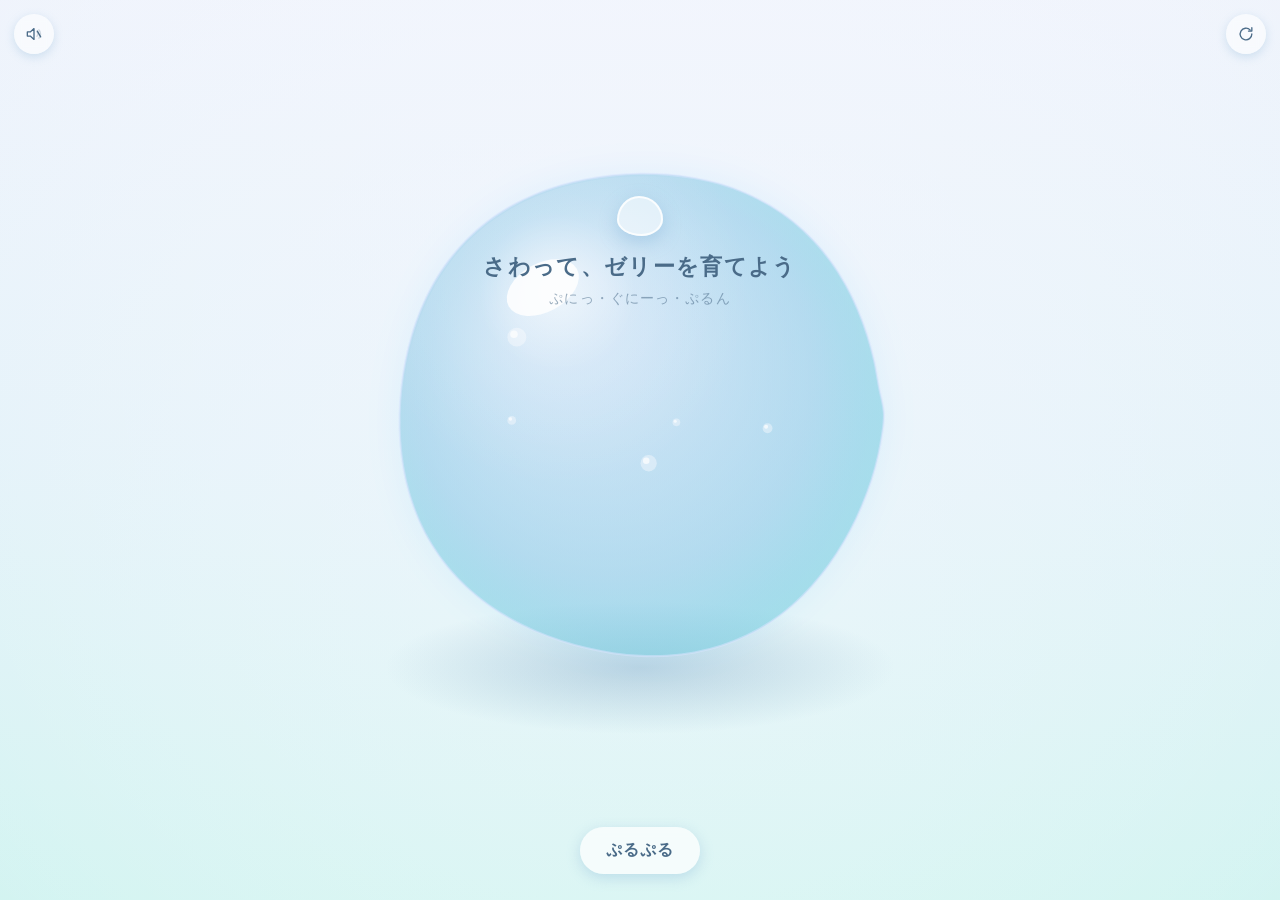
==== jelly-touch/index.html @ 0ecf92a6 "Add ぷるぷるゼリー (jelly-touch) mini-app タップ・ドラッグ・長押し・シェイクでぷるぷる揺らす触感体験を追加。 Canvas 2D の擬似ソフトボディ（リング状ばねメッシュ）" ====
<!doctype html>
<html lang="ja">
  <head>
    <meta charset="utf-8" />
    <meta
      name="viewport"
      content="width=device-width, initial-scale=1, maximum-scale=1, user-scalable=no, viewport-fit=cover"
    />
    <title>ぷるぷるゼリー</title>
    <meta
      name="description"
      content="ゼリーをタップ・ドラッグ・長押し・シェイクでぷるぷる揺らして、自分だけのゼリーを完成させる、触って気持ちいいミニ体験。"
    />
    <meta name="theme-color" content="#eaf6ff" />
    <link rel="stylesheet" href="style.css" />
  </head>
  <body>
    <div id="wrap">
      <canvas id="stage"></canvas>

      <!-- 初回の説明（最初のタッチで消える） -->
      <div id="intro">
        <div class="introInner">
          <div class="introBlob"></div>
          <p class="introText">さわって、ゼリーを育てよう</p>
          <p class="introSub">ぷにっ・ぐにーっ・ぷるん</p>
        </div>
      </div>

      <!-- ぷるぷるメーター（上部・控えめ） -->
      <div id="meterWrap" aria-hidden="true">
        <div id="meter"><i></i></div>
      </div>

      <!-- 音のオン/オフ（左上・控えめ。初期ミュート） -->
      <button id="sound" aria-label="音のオン・オフ" title="音" aria-pressed="false">
        <svg viewBox="0 0 24 24" width="20" height="20" aria-hidden="true">
          <path
            d="M4 9.5h3.5L12 5.5v13L7.5 14.5H4z"
            fill="none"
            stroke="currentColor"
            stroke-width="1.6"
            stroke-linejoin="round"
          />
          <path
            class="wave"
            d="M15.5 9.2a4 4 0 0 1 0 5.6M17.8 7a7 7 0 0 1 0 10"
            fill="none"
            stroke="currentColor"
            stroke-width="1.6"
            stroke-linecap="round"
          />
          <path
            class="slash"
            d="M16 8.5l4 7"
            fill="none"
            stroke="currentColor"
            stroke-width="1.6"
            stroke-linecap="round"
          />
        </svg>
      </button>

      <!-- 邪魔にならない位置のリセット -->
      <button id="reset" aria-label="さいしょから" title="さいしょから">
        <svg viewBox="0 0 24 24" width="20" height="20" aria-hidden="true">
          <path
            d="M19 12a7 7 0 1 1-2.05-4.95M19 4.5V8.5h-4"
            fill="none"
            stroke="currentColor"
            stroke-width="1.6"
            stroke-linecap="round"
            stroke-linejoin="round"
          />
        </svg>
      </button>

      <!-- 画面下部のボタン -->
      <div id="controls">
        <button id="jiggle" class="ctrlBtn">ぷるぷる</button>
        <button id="finish" class="ctrlBtn primary" hidden>完成する</button>
      </div>

      <!-- 完成画面 -->
      <div id="result" hidden aria-live="polite">
        <div class="resultInner">
          <p class="resultLabel">きみのゼリー</p>
          <h2 class="resultName"></h2>
          <p class="resultDesc"></p>
          <div class="resultBtns">
            <button id="again" class="ctrlBtn">またぷるぷるする</button>
            <button id="remake" class="ctrlBtn primary">もう一度つくる</button>
          </div>
        </div>
      </div>
    </div>

    <script src="script.js"></script>
  </body>
</html>
---- jelly-touch/style.css ----
:root {
  --ui: #4a6b88;
  --ui-soft: rgba(74, 107, 136, 0.55);
}

* {
  margin: 0;
  padding: 0;
  box-sizing: border-box;
  -webkit-tap-highlight-color: transparent;
  -webkit-user-select: none;
  user-select: none;
}

html,
body {
  height: 100%;
  overflow: hidden;
  overscroll-behavior: none;
}

body {
  font-family: -apple-system, BlinkMacSystemFont, "Segoe UI", Roboto,
    "Hiragino Sans", "Noto Sans JP", sans-serif;
  background: #eaf6ff;
  color: var(--ui);
  touch-action: none;
}

#wrap {
  position: fixed;
  inset: 0;
  overflow: hidden;
}

#stage {
  position: absolute;
  inset: 0;
  width: 100%;
  height: 100%;
  display: block;
  touch-action: none;
}

/* ---- 初回の説明 ---- */
#intro {
  position: absolute;
  inset: 0;
  display: flex;
  align-items: center;
  justify-content: center;
  pointer-events: none;
  z-index: 5;
  transition: opacity 0.6s ease;
}
#intro.hide {
  opacity: 0;
}
.introInner {
  text-align: center;
  transform: translateY(-22vh);
}
.introBlob {
  width: 46px;
  height: 40px;
  margin: 0 auto 16px;
  border-radius: 48% 52% 46% 54% / 60% 58% 42% 40%;
  background: rgba(255, 255, 255, 0.55);
  border: 2px solid rgba(255, 255, 255, 0.8);
  box-shadow: 0 6px 18px rgba(120, 170, 210, 0.4);
  animation: introWobble 2.4s ease-in-out infinite;
}
@keyframes introWobble {
  0%, 100% { transform: scale(1, 1); border-radius: 48% 52% 46% 54% / 60% 58% 42% 40%; }
  50% { transform: scale(1.08, 0.9); border-radius: 52% 48% 54% 46% / 54% 52% 48% 46%; }
}
.introText {
  font-size: clamp(17px, 5vw, 22px);
  font-weight: 700;
  color: var(--ui);
  letter-spacing: 0.06em;
}
.introSub {
  margin-top: 8px;
  font-size: clamp(12px, 3.6vw, 14px);
  color: var(--ui-soft);
  letter-spacing: 0.08em;
}

/* ---- ぷるぷるメーター ---- */
#meterWrap {
  position: absolute;
  top: calc(16px + env(safe-area-inset-top));
  left: 50%;
  transform: translateX(-50%);
  width: min(180px, 46vw);
  z-index: 4;
  opacity: 0;
  transition: opacity 0.5s ease;
}
#meterWrap.show {
  opacity: 1;
}
#meter {
  height: 6px;
  border-radius: 999px;
  background: rgba(255, 255, 255, 0.6);
  box-shadow: inset 0 1px 2px rgba(120, 160, 200, 0.25);
  overflow: hidden;
}
#meter i {
  display: block;
  height: 100%;
  width: 0%;
  border-radius: 999px;
  background: linear-gradient(90deg, #7fd8ff, #9affc8, #ffd6f0);
  transition: width 0.3s ease;
}

/* ---- 角のボタン ---- */
#sound,
#reset {
  position: absolute;
  top: calc(14px + env(safe-area-inset-top));
  width: 40px;
  height: 40px;
  display: flex;
  align-items: center;
  justify-content: center;
  border: none;
  border-radius: 50%;
  background: rgba(255, 255, 255, 0.55);
  color: var(--ui);
  box-shadow: 0 3px 10px rgba(120, 170, 210, 0.28);
  cursor: pointer;
  z-index: 6;
  backdrop-filter: blur(4px);
  -webkit-backdrop-filter: blur(4px);
}
#sound {
  left: calc(14px + env(safe-area-inset-left));
}
#reset {
  right: calc(14px + env(safe-area-inset-right));
}
#sound:active,
#reset:active {
  transform: scale(0.92);
}
#sound .slash {
  opacity: 1;
}
#sound .wave {
  opacity: 0.25;
}
#sound[aria-pressed="true"] .slash {
  opacity: 0;
}
#sound[aria-pressed="true"] .wave {
  opacity: 1;
}

/* ---- 下部ボタン ---- */
#controls {
  position: absolute;
  left: 0;
  right: 0;
  bottom: calc(26px + env(safe-area-inset-bottom));
  display: flex;
  gap: 12px;
  justify-content: center;
  z-index: 6;
}
.ctrlBtn {
  border: none;
  cursor: pointer;
  font-family: inherit;
  font-size: clamp(14px, 4vw, 16px);
  font-weight: 700;
  letter-spacing: 0.06em;
  color: var(--ui);
  padding: 13px 26px;
  border-radius: 999px;
  background: rgba(255, 255, 255, 0.7);
  box-shadow: 0 4px 14px rgba(120, 170, 210, 0.32);
  backdrop-filter: blur(4px);
  -webkit-backdrop-filter: blur(4px);
  transition: transform 0.12s ease, box-shadow 0.2s ease;
}
.ctrlBtn:active {
  transform: scale(0.94);
}
.ctrlBtn.primary {
  color: #fff;
  background: linear-gradient(120deg, #6cc8ff, #8affd0);
  box-shadow: 0 6px 18px rgba(110, 190, 230, 0.5);
}
#finish:not([hidden]) {
  animation: pop 0.45s cubic-bezier(0.34, 1.56, 0.64, 1);
}
@keyframes pop {
  0% { transform: scale(0.4); opacity: 0; }
  100% { transform: scale(1); opacity: 1; }
}

/* ---- 完成画面 ---- */
#result {
  position: absolute;
  inset: 0;
  display: flex;
  align-items: center;
  justify-content: center;
  z-index: 8;
  pointer-events: none;
}
#result:not([hidden]) {
  pointer-events: auto;
}
.resultInner {
  text-align: center;
  transform: translateY(20vh);
  opacity: 0;
  transition: transform 0.7s cubic-bezier(0.22, 1, 0.36, 1), opacity 0.7s ease;
}
#result.show .resultInner {
  transform: translateY(18vh);
  opacity: 1;
}
.resultLabel {
  font-size: clamp(13px, 3.6vw, 15px);
  font-weight: 600;
  letter-spacing: 0.2em;
  color: var(--ui-soft);
}
.resultName {
  margin-top: 8px;
  font-size: clamp(28px, 9vw, 42px);
  font-weight: 800;
  letter-spacing: 0.04em;
  color: var(--ui);
  text-shadow: 0 2px 16px rgba(255, 255, 255, 0.8);
}
.resultDesc {
  margin-top: 10px;
  font-size: clamp(13px, 3.8vw, 15px);
  color: var(--ui-soft);
  letter-spacing: 0.05em;
}
.resultBtns {
  margin-top: 26px;
  display: flex;
  gap: 12px;
  justify-content: center;
}
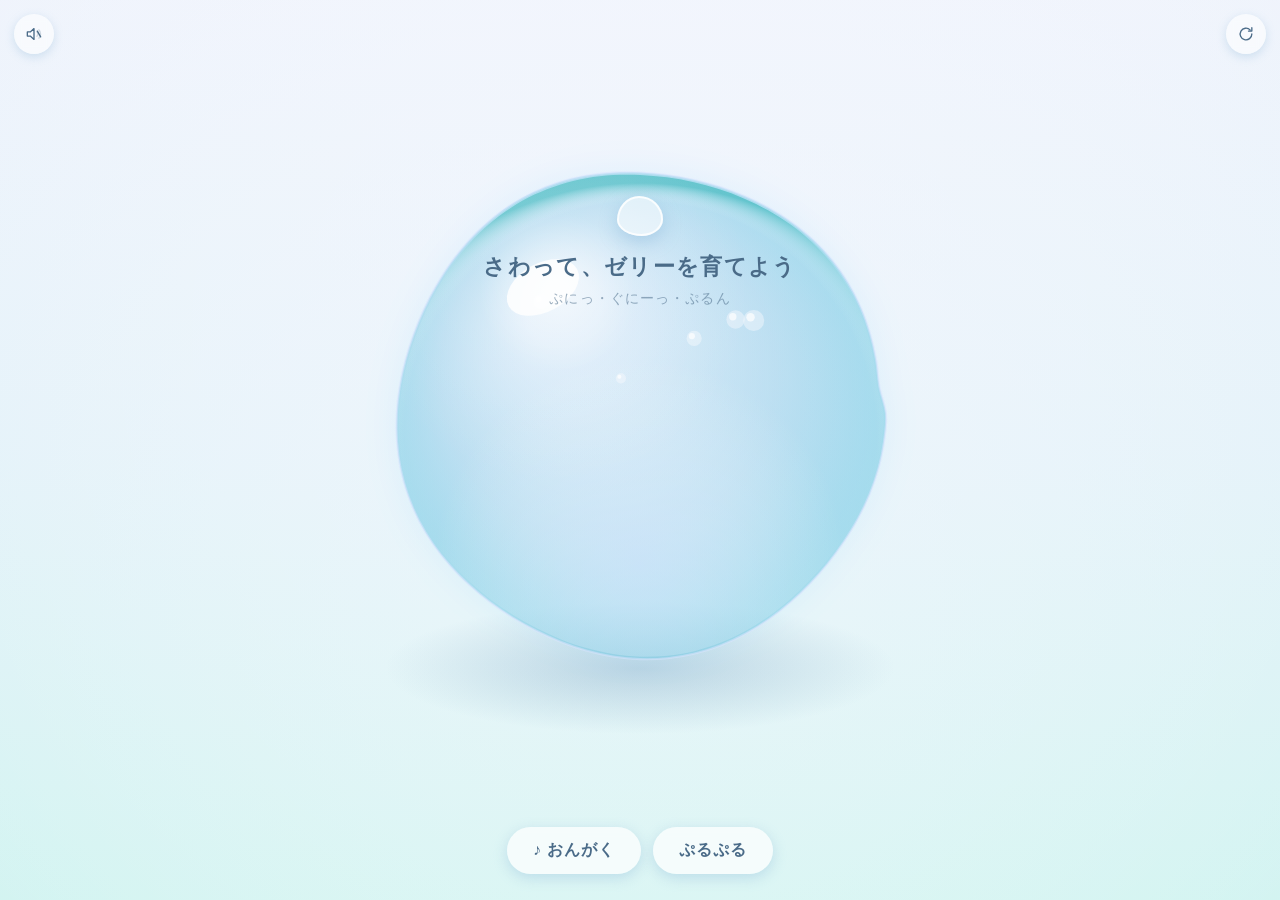
==== commit c41433b2: "Refine jelly drag shape, add 3D shading, shake afterglow, and music mode - ドラッグを作り直し：引っ張った所がふくらむのをやめ" ====
--- a/jelly-touch/index.html
+++ b/jelly-touch/index.html
@@ -77,6 +77,7 @@
 
       <!-- 画面下部のボタン -->
       <div id="controls">
+        <button id="music" class="ctrlBtn" aria-pressed="false">♪ おんがく</button>
         <button id="jiggle" class="ctrlBtn">ぷるぷる</button>
         <button id="finish" class="ctrlBtn primary" hidden>完成する</button>
       </div>
--- a/jelly-touch/style.css
+++ b/jelly-touch/style.css
@@ -195,6 +195,11 @@
   background: linear-gradient(120deg, #6cc8ff, #8affd0);
   box-shadow: 0 6px 18px rgba(110, 190, 230, 0.5);
 }
+#music.on {
+  color: #fff;
+  background: linear-gradient(120deg, #b39cff, #ff9ed6);
+  box-shadow: 0 6px 18px rgba(180, 150, 230, 0.5);
+}
 #finish:not([hidden]) {
   animation: pop 0.45s cubic-bezier(0.34, 1.56, 0.64, 1);
 }
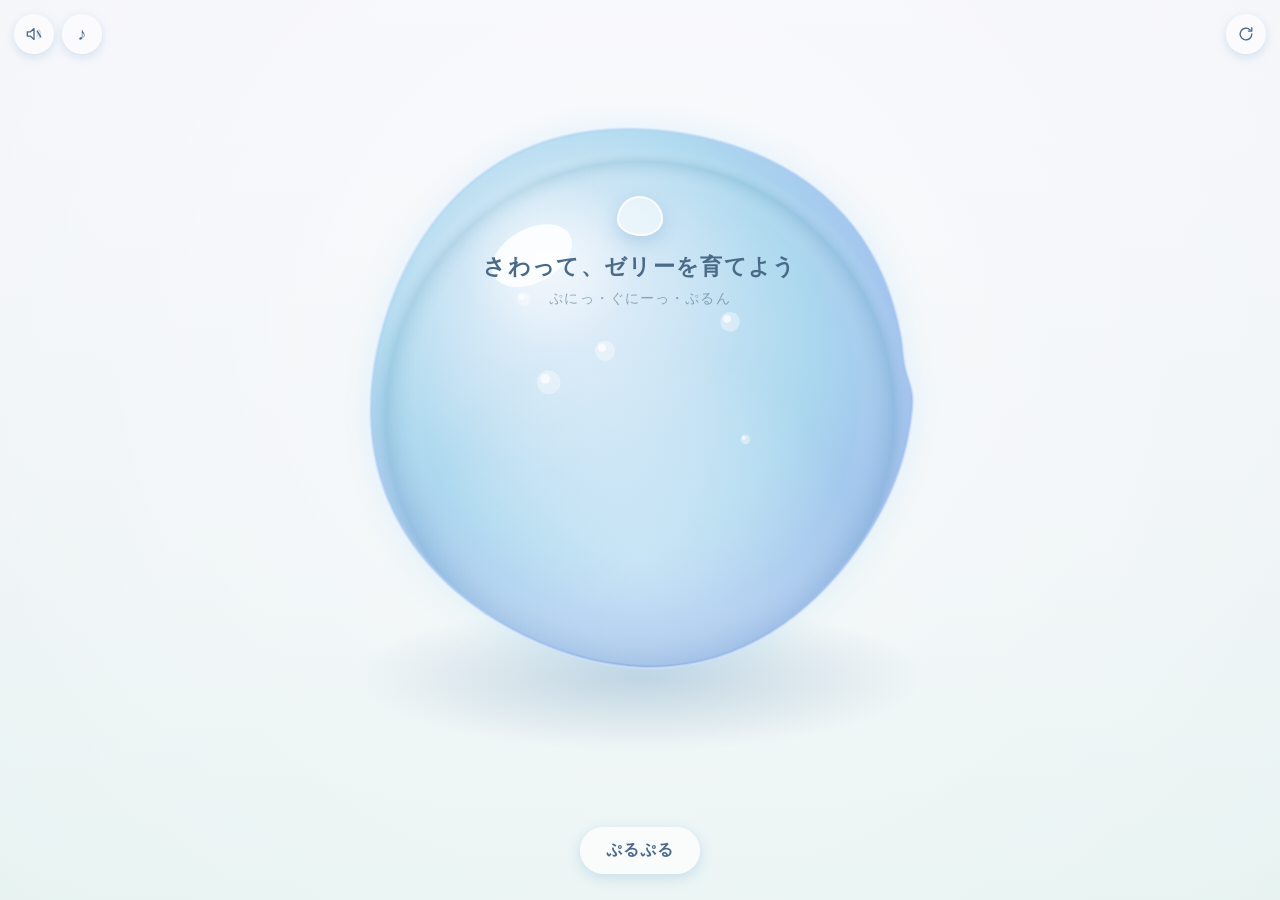
==== commit 8a4d04b6: "Restore clean, coherent dome look (fix muddiness, lumpiness, halo, button wrap) しっくりこない原因を全体の"まとまり崩れ" ====
--- a/jelly-touch/index.html
+++ b/jelly-touch/index.html
@@ -61,6 +61,9 @@
         </svg>
       </button>
 
+      <!-- おんがく（左上・控えめ。初期OFF） -->
+      <button id="music" aria-label="おんがくのオン・オフ" title="おんがく" aria-pressed="false">♪</button>
+
       <!-- 邪魔にならない位置のリセット -->
       <button id="reset" aria-label="さいしょから" title="さいしょから">
         <svg viewBox="0 0 24 24" width="20" height="20" aria-hidden="true">
@@ -77,7 +80,6 @@
 
       <!-- 画面下部のボタン -->
       <div id="controls">
-        <button id="music" class="ctrlBtn" aria-pressed="false">♪ おんがく</button>
         <button id="jiggle" class="ctrlBtn">ぷるぷる</button>
         <button id="finish" class="ctrlBtn primary" hidden>完成する</button>
       </div>
--- a/jelly-touch/style.css
+++ b/jelly-touch/style.css
@@ -119,7 +119,8 @@
 
 /* ---- 角のボタン ---- */
 #sound,
-#reset {
+#reset,
+#music {
   position: absolute;
   top: calc(14px + env(safe-area-inset-top));
   width: 40px;
@@ -140,11 +141,23 @@
 #sound {
   left: calc(14px + env(safe-area-inset-left));
 }
+#music {
+  left: calc(62px + env(safe-area-inset-left));
+  font-size: 18px;
+  font-weight: 700;
+  line-height: 1;
+}
+#music.on {
+  color: #fff;
+  background: linear-gradient(135deg, #8ad0ff, #9cffd6);
+  box-shadow: 0 3px 12px rgba(120, 200, 230, 0.5);
+}
 #reset {
   right: calc(14px + env(safe-area-inset-right));
 }
 #sound:active,
-#reset:active {
+#reset:active,
+#music:active {
   transform: scale(0.92);
 }
 #sound .slash {
@@ -177,6 +190,7 @@
   font-family: inherit;
   font-size: clamp(14px, 4vw, 16px);
   font-weight: 700;
+  white-space: nowrap;
   letter-spacing: 0.06em;
   color: var(--ui);
   padding: 13px 26px;
@@ -195,11 +209,6 @@
   background: linear-gradient(120deg, #6cc8ff, #8affd0);
   box-shadow: 0 6px 18px rgba(110, 190, 230, 0.5);
 }
-#music.on {
-  color: #fff;
-  background: linear-gradient(120deg, #b39cff, #ff9ed6);
-  box-shadow: 0 6px 18px rgba(180, 150, 230, 0.5);
-}
 #finish:not([hidden]) {
   animation: pop 0.45s cubic-bezier(0.34, 1.56, 0.64, 1);
 }
